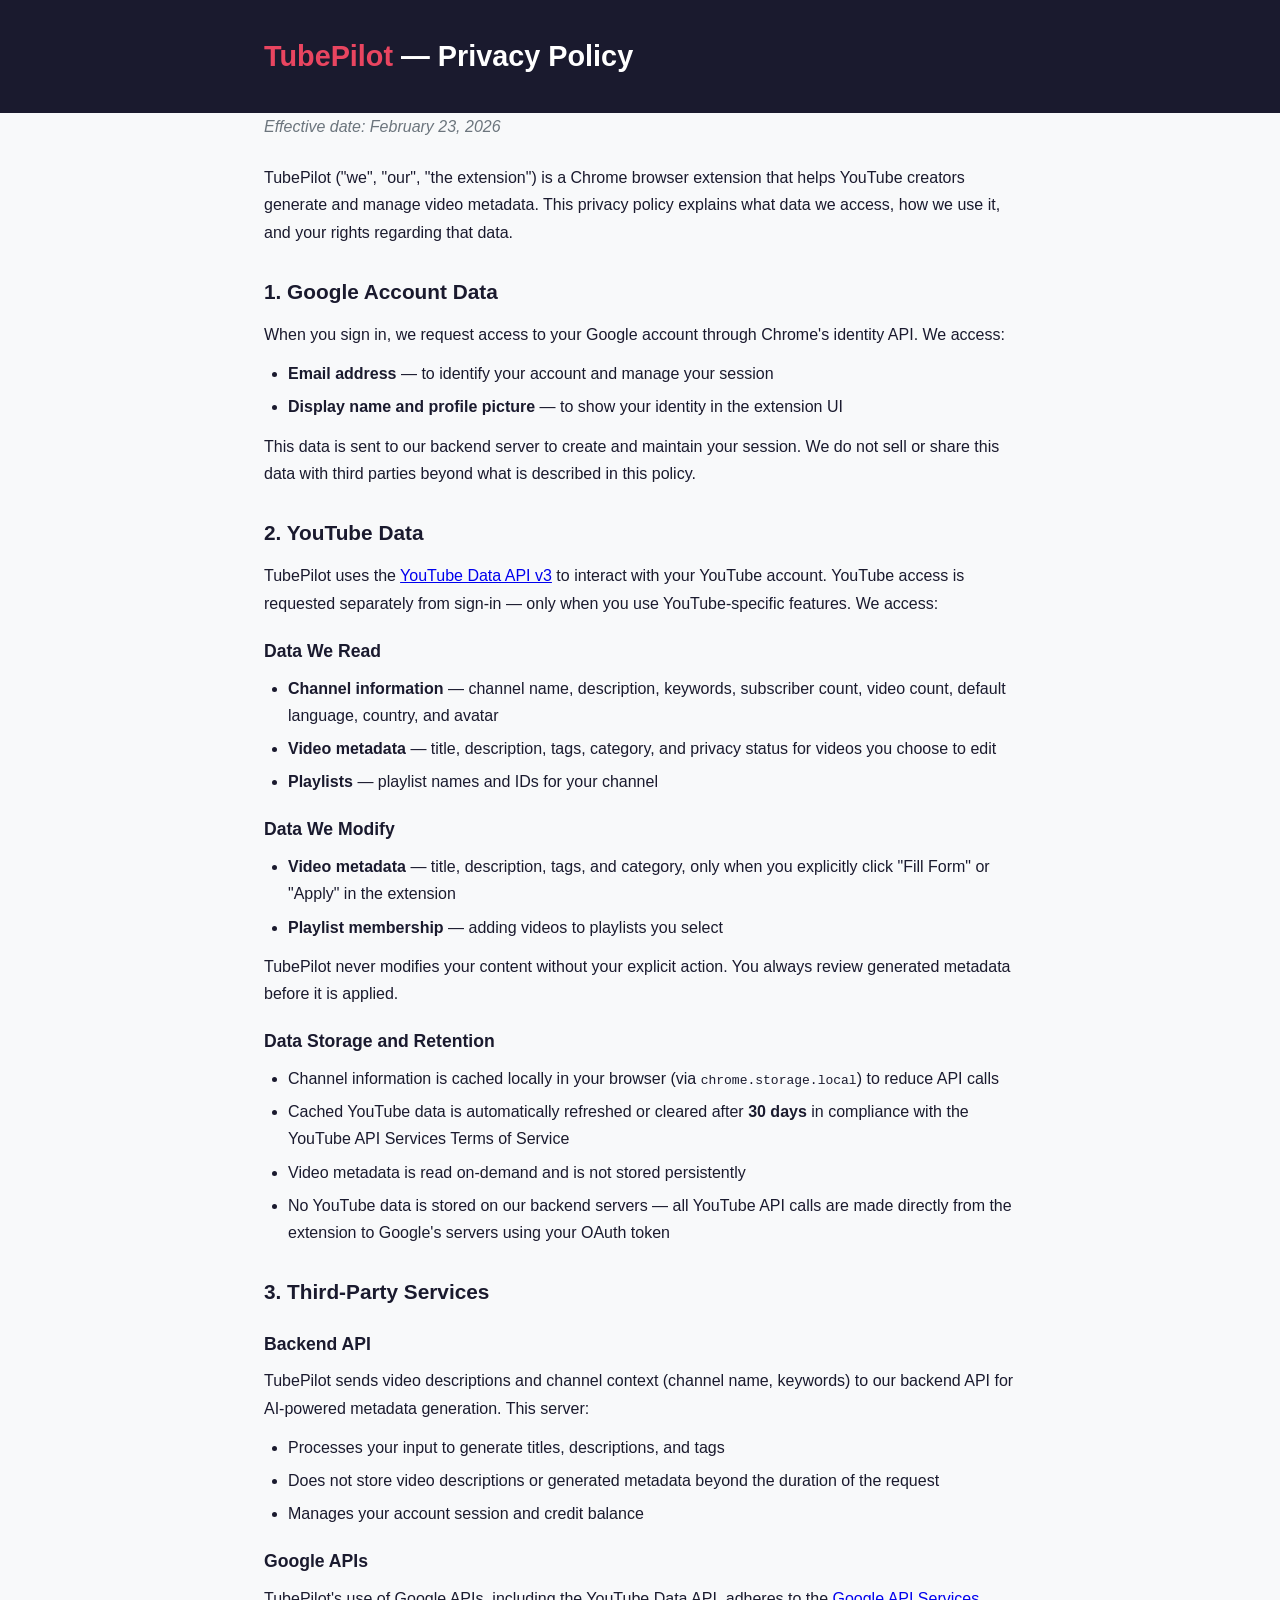
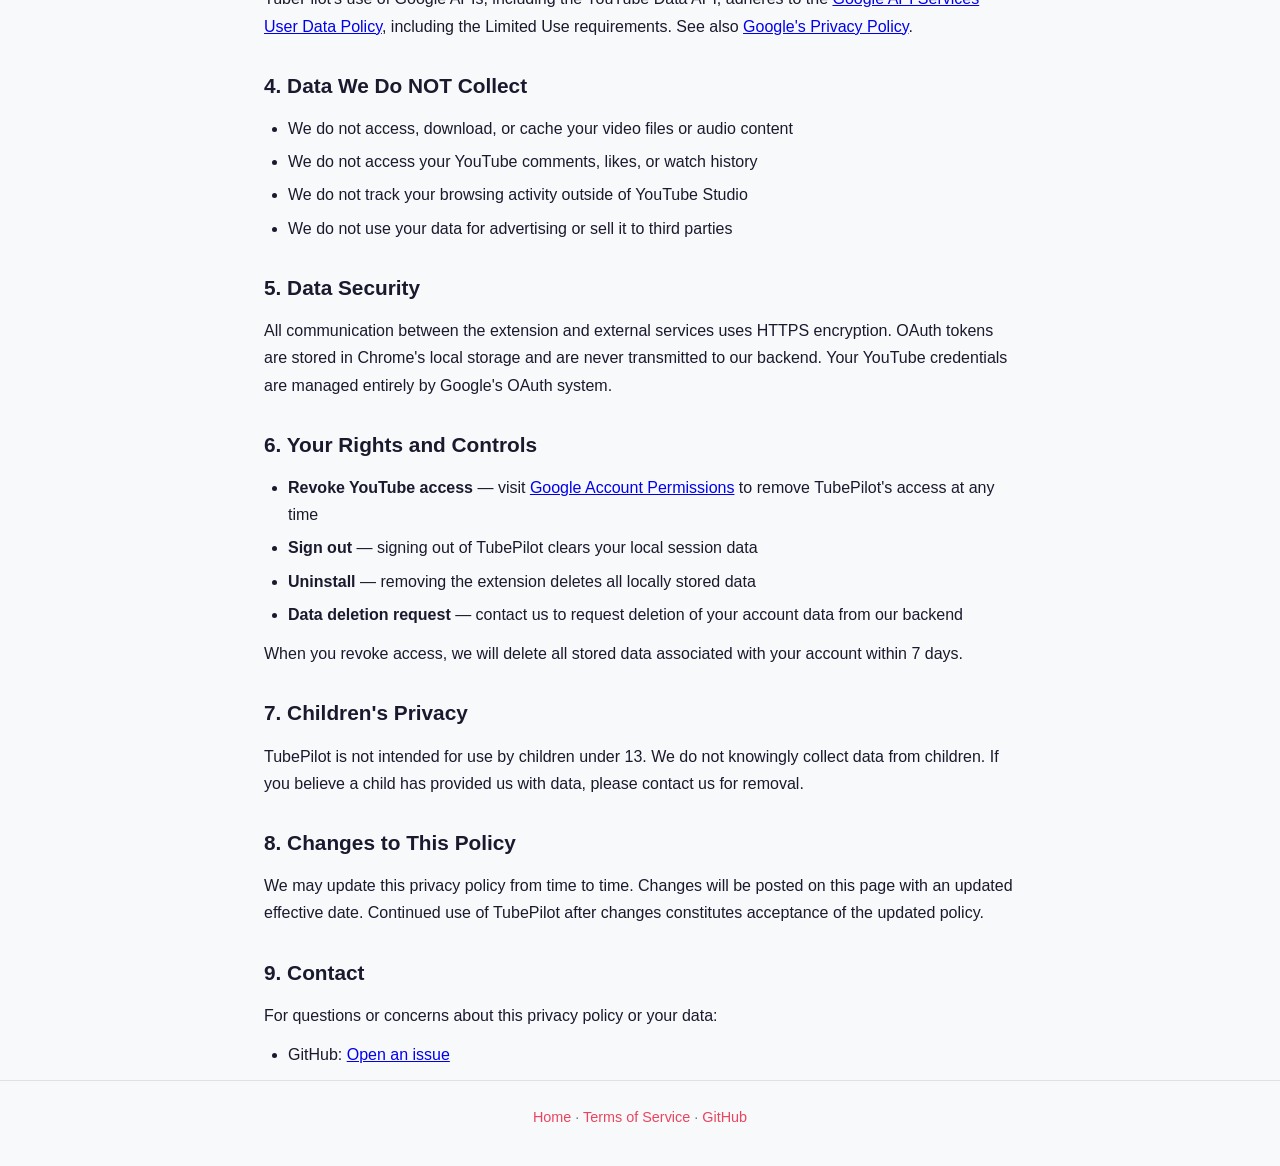
==== docs/privacy.html @ af15a0c3 "feat: YouTube API public readiness — docs site, quota tracking, scopes - Add GitHub Pages site (docs" ====
<!DOCTYPE html>
<html lang="en">
<head>
  <meta charset="UTF-8">
  <meta name="viewport" content="width=device-width, initial-scale=1.0">
  <title>Privacy Policy — TubePilot</title>
  <style>
    * { margin: 0; padding: 0; box-sizing: border-box; }
    body {
      font-family: -apple-system, BlinkMacSystemFont, 'Segoe UI', Roboto, Oxygen, sans-serif;
      color: #1a1a2e;
      background: #f8f9fa;
      line-height: 1.7;
    }
    .container { max-width: 800px; margin: 0 auto; padding: 0 24px; }
    header {
      background: #1a1a2e;
      color: #fff;
      padding: 32px 0;
    }
    header h1 { font-size: 1.8rem; }
    header a { color: #e94560; text-decoration: none; }
    main { padding: 40px 0; }
    h2 { font-size: 1.3rem; margin: 28px 0 12px; color: #1a1a2e; }
    h3 { font-size: 1.1rem; margin: 20px 0 8px; }
    p { margin-bottom: 12px; }
    ul { padding-left: 24px; margin-bottom: 12px; }
    li { margin-bottom: 6px; }
    .effective { font-style: italic; color: #6c757d; margin-bottom: 24px; }
    footer {
      border-top: 1px solid #dee2e6;
      padding: 24px 0;
      text-align: center;
      font-size: 0.9rem;
      color: #6c757d;
    }
    footer a { color: #e94560; text-decoration: none; }
  </style>
</head>
<body>
  <header>
    <div class="container">
      <h1><a href="index.html">TubePilot</a> — Privacy Policy</h1>
    </div>
  </header>

  <main class="container">
    <p class="effective">Effective date: February 23, 2026</p>

    <p>TubePilot ("we", "our", "the extension") is a Chrome browser extension that helps YouTube creators generate and manage video metadata. This privacy policy explains what data we access, how we use it, and your rights regarding that data.</p>

    <h2>1. Google Account Data</h2>
    <p>When you sign in, we request access to your Google account through Chrome's identity API. We access:</p>
    <ul>
      <li><strong>Email address</strong> — to identify your account and manage your session</li>
      <li><strong>Display name and profile picture</strong> — to show your identity in the extension UI</li>
    </ul>
    <p>This data is sent to our backend server to create and maintain your session. We do not sell or share this data with third parties beyond what is described in this policy.</p>

    <h2>2. YouTube Data</h2>
    <p>TubePilot uses the <a href="https://developers.google.com/youtube/v3">YouTube Data API v3</a> to interact with your YouTube account. YouTube access is requested separately from sign-in — only when you use YouTube-specific features. We access:</p>

    <h3>Data We Read</h3>
    <ul>
      <li><strong>Channel information</strong> — channel name, description, keywords, subscriber count, video count, default language, country, and avatar</li>
      <li><strong>Video metadata</strong> — title, description, tags, category, and privacy status for videos you choose to edit</li>
      <li><strong>Playlists</strong> — playlist names and IDs for your channel</li>
    </ul>

    <h3>Data We Modify</h3>
    <ul>
      <li><strong>Video metadata</strong> — title, description, tags, and category, only when you explicitly click "Fill Form" or "Apply" in the extension</li>
      <li><strong>Playlist membership</strong> — adding videos to playlists you select</li>
    </ul>
    <p>TubePilot never modifies your content without your explicit action. You always review generated metadata before it is applied.</p>

    <h3>Data Storage and Retention</h3>
    <ul>
      <li>Channel information is cached locally in your browser (via <code>chrome.storage.local</code>) to reduce API calls</li>
      <li>Cached YouTube data is automatically refreshed or cleared after <strong>30 days</strong> in compliance with the YouTube API Services Terms of Service</li>
      <li>Video metadata is read on-demand and is not stored persistently</li>
      <li>No YouTube data is stored on our backend servers — all YouTube API calls are made directly from the extension to Google's servers using your OAuth token</li>
    </ul>

    <h2>3. Third-Party Services</h2>

    <h3>Backend API</h3>
    <p>TubePilot sends video descriptions and channel context (channel name, keywords) to our backend API for AI-powered metadata generation. This server:</p>
    <ul>
      <li>Processes your input to generate titles, descriptions, and tags</li>
      <li>Does not store video descriptions or generated metadata beyond the duration of the request</li>
      <li>Manages your account session and credit balance</li>
    </ul>

    <h3>Google APIs</h3>
    <p>TubePilot's use of Google APIs, including the YouTube Data API, adheres to the <a href="https://developers.google.com/terms/api-services-user-data-policy">Google API Services User Data Policy</a>, including the Limited Use requirements. See also <a href="https://policies.google.com/privacy">Google's Privacy Policy</a>.</p>

    <h2>4. Data We Do NOT Collect</h2>
    <ul>
      <li>We do not access, download, or cache your video files or audio content</li>
      <li>We do not access your YouTube comments, likes, or watch history</li>
      <li>We do not track your browsing activity outside of YouTube Studio</li>
      <li>We do not use your data for advertising or sell it to third parties</li>
    </ul>

    <h2>5. Data Security</h2>
    <p>All communication between the extension and external services uses HTTPS encryption. OAuth tokens are stored in Chrome's local storage and are never transmitted to our backend. Your YouTube credentials are managed entirely by Google's OAuth system.</p>

    <h2>6. Your Rights and Controls</h2>
    <ul>
      <li><strong>Revoke YouTube access</strong> — visit <a href="https://myaccount.google.com/permissions">Google Account Permissions</a> to remove TubePilot's access at any time</li>
      <li><strong>Sign out</strong> — signing out of TubePilot clears your local session data</li>
      <li><strong>Uninstall</strong> — removing the extension deletes all locally stored data</li>
      <li><strong>Data deletion request</strong> — contact us to request deletion of your account data from our backend</li>
    </ul>
    <p>When you revoke access, we will delete all stored data associated with your account within 7 days.</p>

    <h2>7. Children's Privacy</h2>
    <p>TubePilot is not intended for use by children under 13. We do not knowingly collect data from children. If you believe a child has provided us with data, please contact us for removal.</p>

    <h2>8. Changes to This Policy</h2>
    <p>We may update this privacy policy from time to time. Changes will be posted on this page with an updated effective date. Continued use of TubePilot after changes constitutes acceptance of the updated policy.</p>

    <h2>9. Contact</h2>
    <p>For questions or concerns about this privacy policy or your data:</p>
    <ul>
      <li>GitHub: <a href="https://github.com/smythmyke/TubePilot/issues">Open an issue</a></li>
    </ul>
  </main>

  <footer>
    <div class="container">
      <p>
        <a href="index.html">Home</a> &middot;
        <a href="terms.html">Terms of Service</a> &middot;
        <a href="https://github.com/smythmyke/TubePilot">GitHub</a>
      </p>
    </div>
  </footer>
</body>
</html>
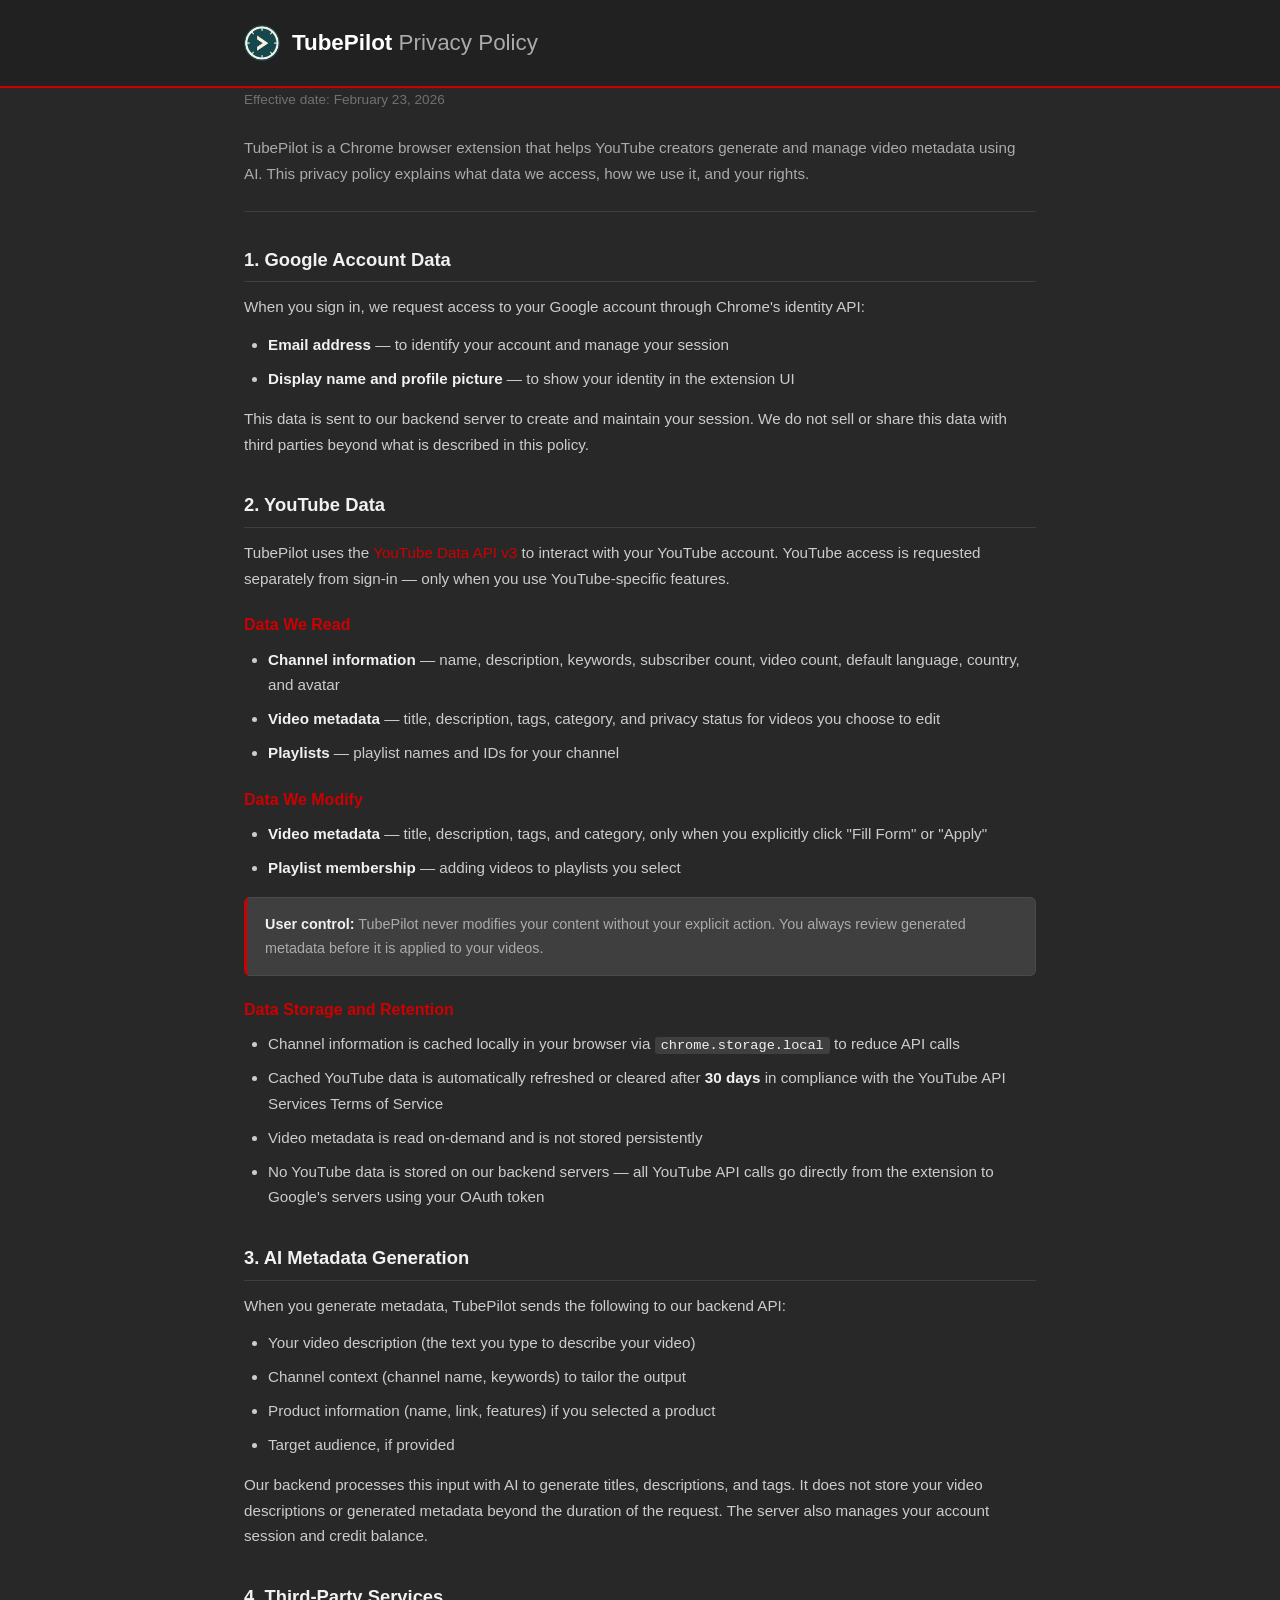
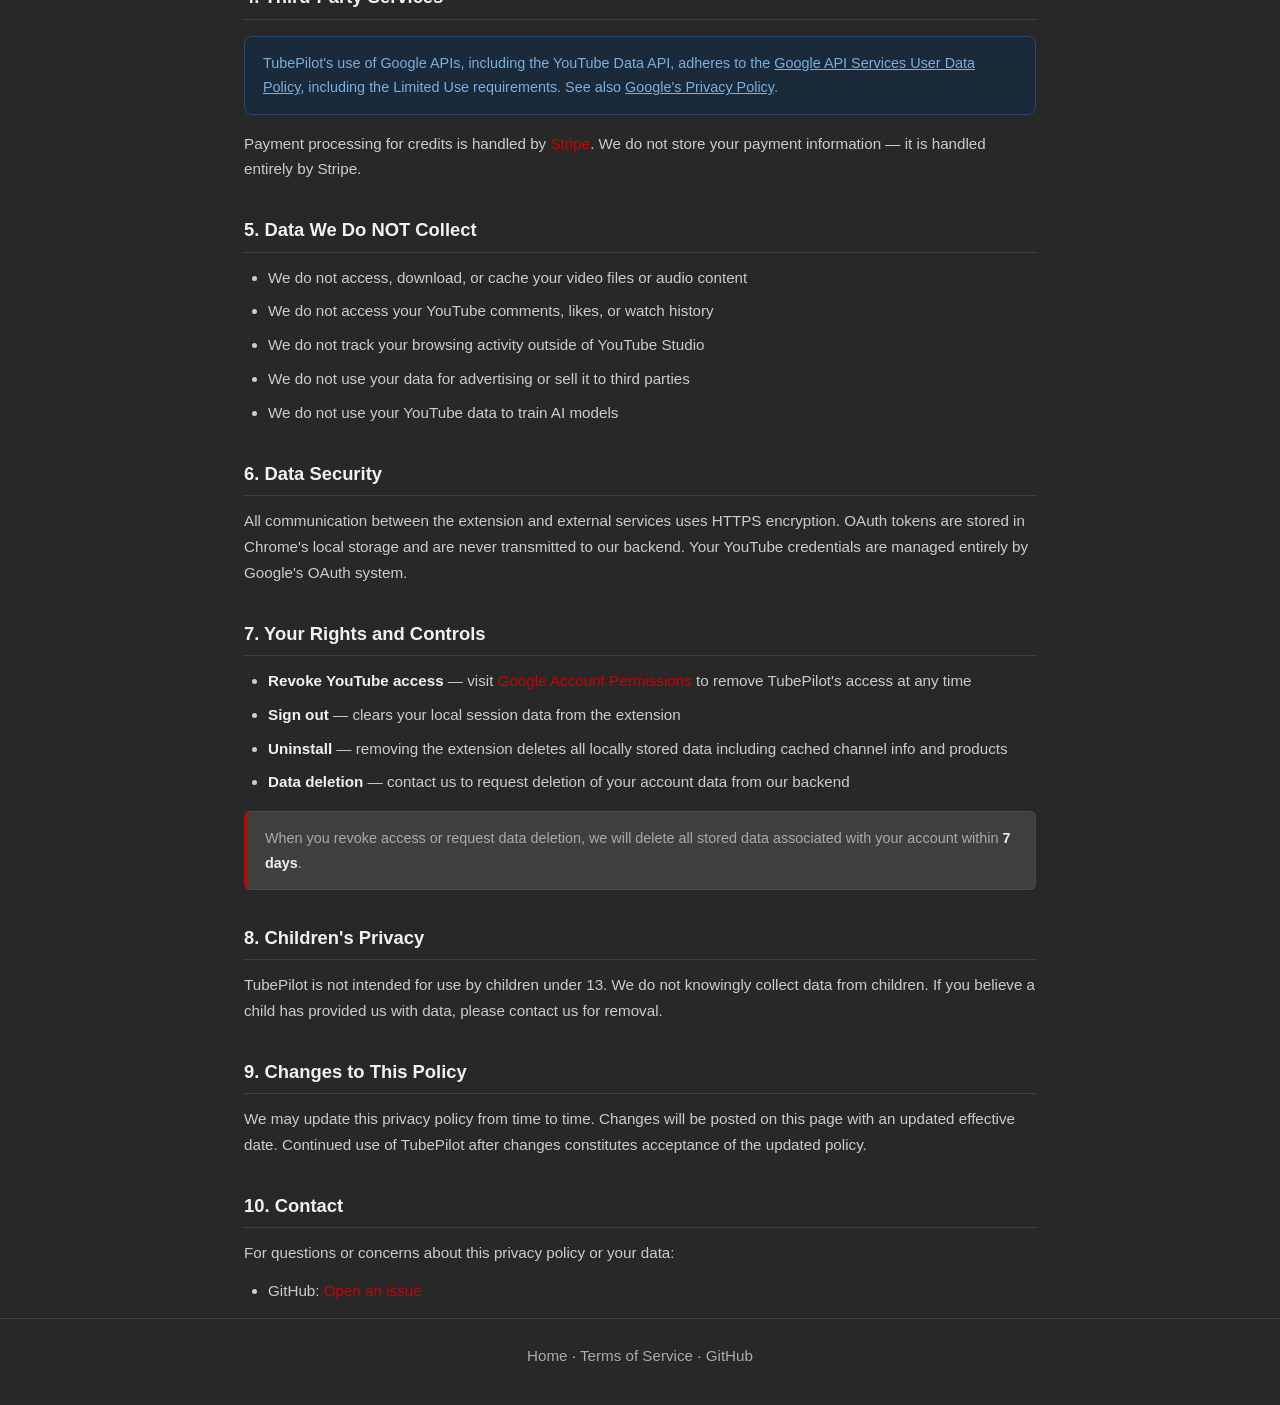
==== commit 11f054f1: "style: redesign docs pages with TubePilot dark theme - Match extension color scheme (#282828 bg, #cc" ====
--- a/docs/privacy.html
+++ b/docs/privacy.html
@@ -4,53 +4,139 @@
   <meta charset="UTF-8">
   <meta name="viewport" content="width=device-width, initial-scale=1.0">
   <title>Privacy Policy — TubePilot</title>
+  <link rel="icon" type="image/png" href="icon.png">
   <style>
     * { margin: 0; padding: 0; box-sizing: border-box; }
     body {
-      font-family: -apple-system, BlinkMacSystemFont, 'Segoe UI', Roboto, Oxygen, sans-serif;
-      color: #1a1a2e;
-      background: #f8f9fa;
+      font-family: 'Roboto', -apple-system, BlinkMacSystemFont, 'Segoe UI', sans-serif;
+      color: #f1f1f1;
+      background: #282828;
       line-height: 1.7;
     }
-    .container { max-width: 800px; margin: 0 auto; padding: 0 24px; }
+    a { color: #cc0000; text-decoration: none; }
+    a:hover { text-decoration: underline; }
+    .container { max-width: 840px; margin: 0 auto; padding: 0 24px; }
+
+    /* Header */
     header {
-      background: #1a1a2e;
-      color: #fff;
-      padding: 32px 0;
-    }
-    header h1 { font-size: 1.8rem; }
-    header a { color: #e94560; text-decoration: none; }
+      background: #212121;
+      border-bottom: 2px solid #cc0000;
+      padding: 24px 0;
+    }
+    .header-inner {
+      display: flex;
+      align-items: center;
+      gap: 12px;
+    }
+    .header-inner img {
+      width: 36px;
+      height: 36px;
+      border-radius: 50%;
+    }
+    .header-inner h1 {
+      font-size: 1.4rem;
+      font-weight: 600;
+    }
+    .header-inner h1 a { color: #fff; }
+    .header-inner h1 span { color: #aaa; font-weight: 400; }
+
+    /* Main */
     main { padding: 40px 0; }
-    h2 { font-size: 1.3rem; margin: 28px 0 12px; color: #1a1a2e; }
-    h3 { font-size: 1.1rem; margin: 20px 0 8px; }
-    p { margin-bottom: 12px; }
-    ul { padding-left: 24px; margin-bottom: 12px; }
-    li { margin-bottom: 6px; }
-    .effective { font-style: italic; color: #6c757d; margin-bottom: 24px; }
+    .effective {
+      font-size: 0.85rem;
+      color: #717171;
+      margin-bottom: 24px;
+    }
+    .intro {
+      font-size: 0.95rem;
+      color: #aaa;
+      margin-bottom: 32px;
+      padding-bottom: 24px;
+      border-bottom: 1px solid #3f3f3f;
+    }
+    h2 {
+      font-size: 1.15rem;
+      font-weight: 600;
+      color: #f1f1f1;
+      margin: 32px 0 12px;
+      padding-bottom: 6px;
+      border-bottom: 1px solid #3f3f3f;
+    }
+    h3 {
+      font-size: 1rem;
+      font-weight: 600;
+      color: #cc0000;
+      margin: 20px 0 8px;
+    }
+    p { margin-bottom: 12px; color: #ccc; font-size: 0.95rem; }
+    ul { padding-left: 24px; margin-bottom: 14px; }
+    li {
+      margin-bottom: 8px;
+      color: #ccc;
+      font-size: 0.95rem;
+    }
+    li strong { color: #f1f1f1; }
+    code {
+      background: #3f3f3f;
+      padding: 1px 6px;
+      border-radius: 3px;
+      font-size: 0.85rem;
+      color: #f1f1f1;
+    }
+
+    /* Highlight box */
+    .highlight {
+      background: #3f3f3f;
+      border: 1px solid #4a4a4a;
+      border-left: 3px solid #cc0000;
+      border-radius: 6px;
+      padding: 14px 18px;
+      margin: 16px 0;
+      font-size: 0.9rem;
+      color: #aaa;
+    }
+    .highlight strong { color: #f1f1f1; }
+
+    /* Info box */
+    .info-box {
+      background: #1a2a3a;
+      border: 1px solid #2a4a6a;
+      border-radius: 8px;
+      padding: 14px 18px;
+      font-size: 0.9rem;
+      color: #7aafdf;
+      margin: 16px 0;
+    }
+    .info-box a { color: #7aafdf; text-decoration: underline; }
+
+    /* Footer */
     footer {
-      border-top: 1px solid #dee2e6;
+      border-top: 1px solid #3f3f3f;
       padding: 24px 0;
       text-align: center;
-      font-size: 0.9rem;
-      color: #6c757d;
-    }
-    footer a { color: #e94560; text-decoration: none; }
+      font-size: 0.85rem;
+      color: #717171;
+    }
+    footer a { color: #aaa; }
+    footer a:hover { color: #cc0000; }
   </style>
 </head>
 <body>
   <header>
     <div class="container">
-      <h1><a href="index.html">TubePilot</a> — Privacy Policy</h1>
+      <div class="header-inner">
+        <img src="icon.png" alt="TubePilot">
+        <h1><a href="index.html">TubePilot</a> <span>Privacy Policy</span></h1>
+      </div>
     </div>
   </header>
 
   <main class="container">
     <p class="effective">Effective date: February 23, 2026</p>
-
-    <p>TubePilot ("we", "our", "the extension") is a Chrome browser extension that helps YouTube creators generate and manage video metadata. This privacy policy explains what data we access, how we use it, and your rights regarding that data.</p>
+    <p class="intro">TubePilot is a Chrome browser extension that helps YouTube creators generate and manage video metadata using AI. This privacy policy explains what data we access, how we use it, and your rights.</p>
 
     <h2>1. Google Account Data</h2>
-    <p>When you sign in, we request access to your Google account through Chrome's identity API. We access:</p>
+    <p>When you sign in, we request access to your Google account through Chrome's identity API:</p>
     <ul>
       <li><strong>Email address</strong> — to identify your account and manage your session</li>
       <li><strong>Display name and profile picture</strong> — to show your identity in the extension UI</li>
@@ -58,70 +144,79 @@
     <p>This data is sent to our backend server to create and maintain your session. We do not sell or share this data with third parties beyond what is described in this policy.</p>
 
     <h2>2. YouTube Data</h2>
-    <p>TubePilot uses the <a href="https://developers.google.com/youtube/v3">YouTube Data API v3</a> to interact with your YouTube account. YouTube access is requested separately from sign-in — only when you use YouTube-specific features. We access:</p>
+    <p>TubePilot uses the <a href="https://developers.google.com/youtube/v3">YouTube Data API v3</a> to interact with your YouTube account. YouTube access is requested separately from sign-in — only when you use YouTube-specific features.</p>
 
     <h3>Data We Read</h3>
     <ul>
-      <li><strong>Channel information</strong> — channel name, description, keywords, subscriber count, video count, default language, country, and avatar</li>
+      <li><strong>Channel information</strong> — name, description, keywords, subscriber count, video count, default language, country, and avatar</li>
       <li><strong>Video metadata</strong> — title, description, tags, category, and privacy status for videos you choose to edit</li>
       <li><strong>Playlists</strong> — playlist names and IDs for your channel</li>
     </ul>
 
     <h3>Data We Modify</h3>
     <ul>
-      <li><strong>Video metadata</strong> — title, description, tags, and category, only when you explicitly click "Fill Form" or "Apply" in the extension</li>
+      <li><strong>Video metadata</strong> — title, description, tags, and category, only when you explicitly click "Fill Form" or "Apply"</li>
       <li><strong>Playlist membership</strong> — adding videos to playlists you select</li>
     </ul>
-    <p>TubePilot never modifies your content without your explicit action. You always review generated metadata before it is applied.</p>
+
+    <div class="highlight">
+      <strong>User control:</strong> TubePilot never modifies your content without your explicit action. You always review generated metadata before it is applied to your videos.
+    </div>
 
     <h3>Data Storage and Retention</h3>
     <ul>
-      <li>Channel information is cached locally in your browser (via <code>chrome.storage.local</code>) to reduce API calls</li>
+      <li>Channel information is cached locally in your browser via <code>chrome.storage.local</code> to reduce API calls</li>
       <li>Cached YouTube data is automatically refreshed or cleared after <strong>30 days</strong> in compliance with the YouTube API Services Terms of Service</li>
       <li>Video metadata is read on-demand and is not stored persistently</li>
-      <li>No YouTube data is stored on our backend servers — all YouTube API calls are made directly from the extension to Google's servers using your OAuth token</li>
-    </ul>
-
-    <h2>3. Third-Party Services</h2>
-
-    <h3>Backend API</h3>
-    <p>TubePilot sends video descriptions and channel context (channel name, keywords) to our backend API for AI-powered metadata generation. This server:</p>
-    <ul>
-      <li>Processes your input to generate titles, descriptions, and tags</li>
-      <li>Does not store video descriptions or generated metadata beyond the duration of the request</li>
-      <li>Manages your account session and credit balance</li>
-    </ul>
-
-    <h3>Google APIs</h3>
-    <p>TubePilot's use of Google APIs, including the YouTube Data API, adheres to the <a href="https://developers.google.com/terms/api-services-user-data-policy">Google API Services User Data Policy</a>, including the Limited Use requirements. See also <a href="https://policies.google.com/privacy">Google's Privacy Policy</a>.</p>
-
-    <h2>4. Data We Do NOT Collect</h2>
+      <li>No YouTube data is stored on our backend servers — all YouTube API calls go directly from the extension to Google's servers using your OAuth token</li>
+    </ul>
+
+    <h2>3. AI Metadata Generation</h2>
+    <p>When you generate metadata, TubePilot sends the following to our backend API:</p>
+    <ul>
+      <li>Your video description (the text you type to describe your video)</li>
+      <li>Channel context (channel name, keywords) to tailor the output</li>
+      <li>Product information (name, link, features) if you selected a product</li>
+      <li>Target audience, if provided</li>
+    </ul>
+    <p>Our backend processes this input with AI to generate titles, descriptions, and tags. It does not store your video descriptions or generated metadata beyond the duration of the request. The server also manages your account session and credit balance.</p>
+
+    <h2>4. Third-Party Services</h2>
+    <div class="info-box">
+      TubePilot's use of Google APIs, including the YouTube Data API, adheres to the <a href="https://developers.google.com/terms/api-services-user-data-policy">Google API Services User Data Policy</a>, including the Limited Use requirements. See also <a href="https://policies.google.com/privacy">Google's Privacy Policy</a>.
+    </div>
+    <p>Payment processing for credits is handled by <a href="https://stripe.com/privacy">Stripe</a>. We do not store your payment information — it is handled entirely by Stripe.</p>
+
+    <h2>5. Data We Do NOT Collect</h2>
     <ul>
       <li>We do not access, download, or cache your video files or audio content</li>
       <li>We do not access your YouTube comments, likes, or watch history</li>
       <li>We do not track your browsing activity outside of YouTube Studio</li>
       <li>We do not use your data for advertising or sell it to third parties</li>
-    </ul>
-
-    <h2>5. Data Security</h2>
+      <li>We do not use your YouTube data to train AI models</li>
+    </ul>
+
+    <h2>6. Data Security</h2>
     <p>All communication between the extension and external services uses HTTPS encryption. OAuth tokens are stored in Chrome's local storage and are never transmitted to our backend. Your YouTube credentials are managed entirely by Google's OAuth system.</p>
 
-    <h2>6. Your Rights and Controls</h2>
+    <h2>7. Your Rights and Controls</h2>
     <ul>
       <li><strong>Revoke YouTube access</strong> — visit <a href="https://myaccount.google.com/permissions">Google Account Permissions</a> to remove TubePilot's access at any time</li>
-      <li><strong>Sign out</strong> — signing out of TubePilot clears your local session data</li>
-      <li><strong>Uninstall</strong> — removing the extension deletes all locally stored data</li>
-      <li><strong>Data deletion request</strong> — contact us to request deletion of your account data from our backend</li>
-    </ul>
-    <p>When you revoke access, we will delete all stored data associated with your account within 7 days.</p>
-
-    <h2>7. Children's Privacy</h2>
+      <li><strong>Sign out</strong> — clears your local session data from the extension</li>
+      <li><strong>Uninstall</strong> — removing the extension deletes all locally stored data including cached channel info and products</li>
+      <li><strong>Data deletion</strong> — contact us to request deletion of your account data from our backend</li>
+    </ul>
+    <div class="highlight">
+      When you revoke access or request data deletion, we will delete all stored data associated with your account within <strong>7 days</strong>.
+    </div>
+
+    <h2>8. Children's Privacy</h2>
     <p>TubePilot is not intended for use by children under 13. We do not knowingly collect data from children. If you believe a child has provided us with data, please contact us for removal.</p>
 
-    <h2>8. Changes to This Policy</h2>
+    <h2>9. Changes to This Policy</h2>
     <p>We may update this privacy policy from time to time. Changes will be posted on this page with an updated effective date. Continued use of TubePilot after changes constitutes acceptance of the updated policy.</p>
 
-    <h2>9. Contact</h2>
+    <h2>10. Contact</h2>
     <p>For questions or concerns about this privacy policy or your data:</p>
     <ul>
       <li>GitHub: <a href="https://github.com/smythmyke/TubePilot/issues">Open an issue</a></li>
